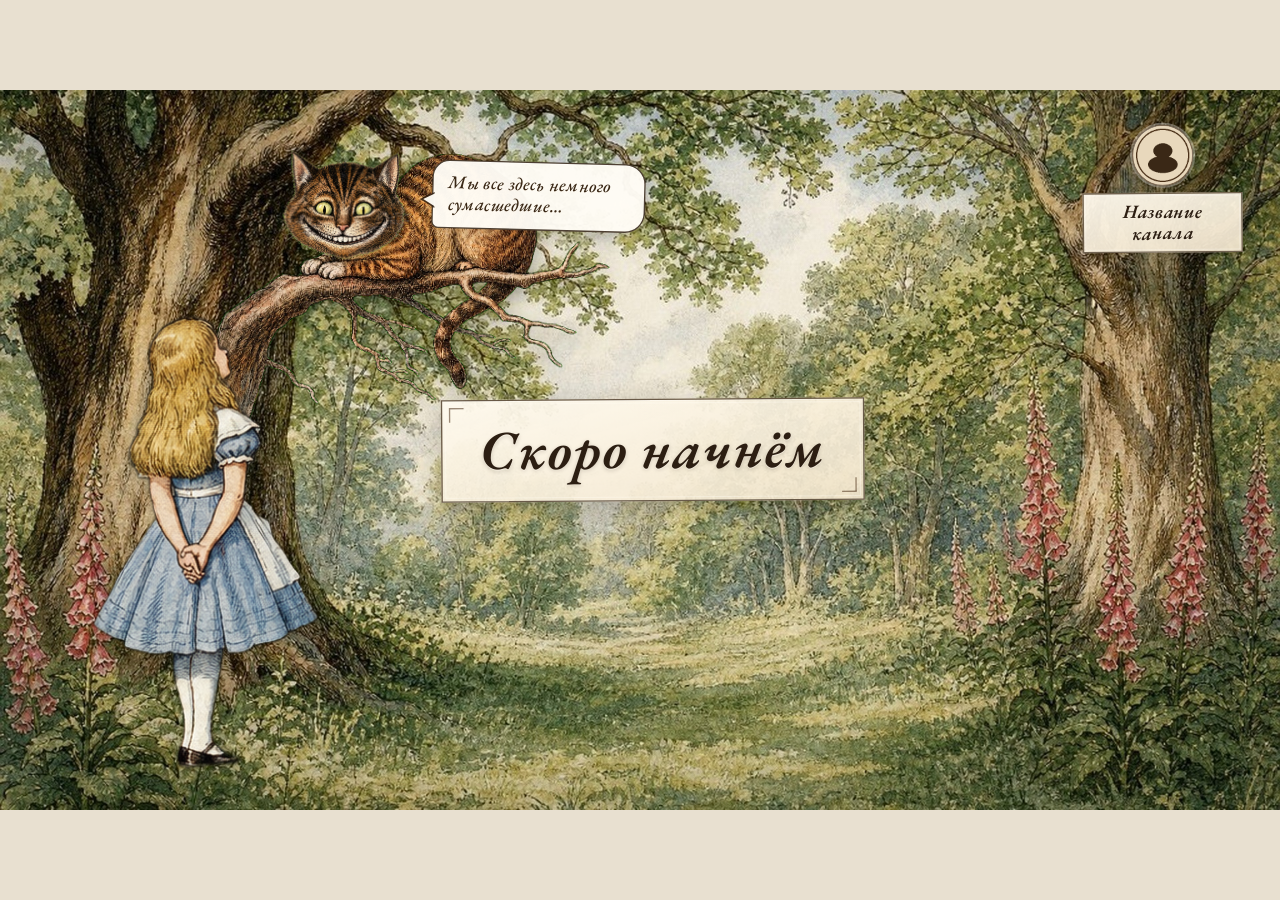
==== docs/index.html @ ac272d46 "Add Tenniel Starting Soon for OBS, StreamElements and GitHub Pages. Co-authored-by: Cursor <cursorag" ====
<!DOCTYPE html>
<html lang="ru">
<head>
  <meta charset="UTF-8">
  <meta name="viewport" content="width=device-width, initial-scale=1.0">
  <title>Скоро начнём — Tenniel</title>
  <link rel="preconnect" href="https://fonts.googleapis.com">
  <link rel="preconnect" href="https://fonts.gstatic.com" crossorigin>
  <link href="https://fonts.googleapis.com/css2?family=EB+Garamond:ital,wght@0,500;0,600;1,500&display=swap" rel="stylesheet">
  <link rel="stylesheet" href="style.css">
</head>
<body>
  <div class="viewport">
    <main class="screen" aria-label="Скоро начнём">
      <div class="scene">
        <img class="layer layer-base" src="assets/background.jpg" alt="" width="1920" height="1080">
        <img class="layer layer-cat-body" src="assets/cat-body-cutout.png" alt="" width="640" height="362">
        <img class="layer layer-cat-head" src="assets/cat-head-cutout.png" alt="" width="210" height="168">
        <img class="layer layer-alice" src="assets/alice-cutout.png" alt="" width="380" height="720">
        <div class="channel-anchor">
          <img class="channel-avatar" src="" alt="">
          <p class="channel-name"></p>
        </div>
        <div class="title-block">
          <p class="title-text">Скоро начнём</p>
          <p class="title-subtitle"></p>
        </div>
        <div class="cat-quote" aria-label="Цитата Чеширского кота">
          <p>Мы все здесь немного сумасшедшие…</p>
        </div>
        <div class="paper-vignette" aria-hidden="true"></div>
      </div>
    </main>
  </div>
  <script src="config.js"></script>
  <script src="script.js"></script>
</body>
</html>
---- docs/style.css ----
*,
*::before,
*::after {
  box-sizing: border-box;
  margin: 0;
  padding: 0;
}

html,
body {
  width: 100%;
  height: 100%;
  overflow: hidden;
  background: #e8e0d0;
}

body {
  margin: 0;
}

/* Обёртка: вписывает 1920×1080 в любое окно / OBS */
.viewport {
  width: 100vw;
  height: 100vh;
  display: flex;
  align-items: center;
  justify-content: center;
  overflow: hidden;
  background: #e8e0d0;
}

.screen {
  position: relative;
  width: 1920px;
  height: 1080px;
  flex-shrink: 0;
  transform-origin: center center;
  overflow: hidden;
}

.scene {
  position: absolute;
  inset: 0;
  width: 1920px;
  height: 1080px;
}

.layer {
  position: absolute;
  display: block;
  user-select: none;
  pointer-events: none;
}

.layer-base {
  left: 0;
  top: 0;
  width: 1920px;
  height: 1080px;
  object-fit: fill;
}

.layer-cat-body {
  left: 285px;
  top: 85px;
  width: 640px;
  height: auto;
  z-index: 2;
  filter: drop-shadow(2px 8px 14px rgba(10, 20, 8, 0.3));
}

.layer-alice {
  left: 118px;
  bottom: 42px;
  width: 380px;
  height: auto;
  z-index: 3;
  transform-origin: 50% 95%;
  animation: alice-sway 5.4s ease-in-out infinite;
  filter: drop-shadow(2px 6px 10px rgba(20, 30, 10, 0.28));
}

@keyframes alice-sway {
  0%, 100% { transform: rotate(0deg); }
  25% { transform: rotate(-1.4deg); }
  50% { transform: rotate(1deg); }
  75% { transform: rotate(-0.6deg); }
}

.layer-cat-head {
  left: 412px;
  top: 88px;
  width: 210px;
  height: auto;
  z-index: 3;
  transform-origin: 50% 88%;
  animation: cat-head-move 5s ease-in-out infinite;
  filter: drop-shadow(2px 6px 10px rgba(10, 20, 8, 0.28));
}

@keyframes cat-head-move {
  0%, 100% { transform: rotate(0deg) translateY(0); }
  22% { transform: rotate(-6deg) translateY(-4px); }
  48% { transform: rotate(5deg) translateY(2px) translateX(5px); }
  72% { transform: rotate(-3deg) translateY(-2px); }
}

.title-block {
  position: absolute;
  left: 51%;
  top: 50%;
  z-index: 4;
  transform: translate(-50%, -50%) rotate(-0.4deg);
  text-align: center;
  padding: 32px 56px 36px;
  background:
    linear-gradient(165deg, rgba(255, 250, 238, 0.94) 0%, rgba(245, 232, 208, 0.9) 100%);
  border: 2px solid rgba(58, 40, 22, 0.75);
  outline: 1px solid rgba(255, 252, 245, 0.55);
  outline-offset: -7px;
  box-shadow:
    0 10px 28px rgba(18, 12, 6, 0.22),
    inset 0 1px 0 rgba(255, 255, 255, 0.45);
  animation: title-glow 6s ease-in-out infinite;
}

.title-block::before,
.title-block::after {
  content: "";
  position: absolute;
  width: 22px;
  height: 22px;
  border: 2px solid rgba(74, 48, 24, 0.55);
  pointer-events: none;
}

.title-block::before {
  top: 10px;
  left: 10px;
  border-right: none;
  border-bottom: none;
}

.title-block::after {
  right: 10px;
  bottom: 10px;
  border-left: none;
  border-top: none;
}

.title-text {
  margin: 0;
  font-family: "EB Garamond", "Times New Roman", Georgia, serif;
  font-size: 82px;
  font-weight: 600;
  font-style: italic;
  line-height: 1;
  letter-spacing: 0.03em;
  color: #2c1e12;
  text-shadow:
    0 1px 0 rgba(255, 248, 235, 0.65),
    0 2px 6px rgba(30, 18, 8, 0.18);
  white-space: nowrap;
}

.title-subtitle {
  margin: 16px 0 0;
  font-family: "EB Garamond", "Times New Roman", Georgia, serif;
  font-size: 30px;
  font-weight: 500;
  font-style: italic;
  line-height: 1.25;
  letter-spacing: 0.02em;
  color: #4a3420;
  text-shadow: 0 1px 0 rgba(255, 248, 235, 0.5);
  max-width: 520px;
}

.title-subtitle[hidden] {
  display: none;
}

.cat-quote {
  position: absolute;
  left: 648px;
  top: 108px;
  z-index: 5;
  max-width: 320px;
  padding: 16px 22px 18px;
  background: rgba(255, 252, 245, 0.97);
  border: 2px solid rgba(48, 32, 18, 0.85);
  border-radius: 26px 30px 30px 10px;
  box-shadow:
    0 8px 20px rgba(18, 12, 6, 0.18),
    inset 0 1px 0 rgba(255, 255, 255, 0.6);
  transform: rotate(1.5deg);
  animation: quote-float 5s ease-in-out infinite;
}

.cat-quote::before {
  content: "";
  position: absolute;
  left: -20px;
  bottom: 28px;
  border-top: 11px solid transparent;
  border-bottom: 13px solid transparent;
  border-right: 22px solid rgba(48, 32, 18, 0.85);
}

.cat-quote::after {
  content: "";
  position: absolute;
  left: -15px;
  bottom: 30px;
  border-top: 9px solid transparent;
  border-bottom: 11px solid transparent;
  border-right: 18px solid rgba(255, 252, 245, 0.97);
}

.cat-quote p {
  margin: 0;
  font-family: "EB Garamond", "Times New Roman", Georgia, serif;
  font-size: 27px;
  font-weight: 500;
  font-style: italic;
  line-height: 1.2;
  letter-spacing: 0.02em;
  color: #3a2816;
  text-shadow: 0 1px 0 rgba(255, 248, 235, 0.55);
}

@keyframes quote-float {
  0%, 100% { transform: rotate(1.5deg) translateY(0); }
  50% { transform: rotate(2deg) translateY(-3px); }
}

.channel-anchor {
  position: absolute;
  right: 56px;
  top: 52px;
  z-index: 4;
  display: flex;
  flex-direction: column;
  align-items: center;
  gap: 10px;
  padding: 0;
  background: none;
  border: none;
  box-shadow: none;
  transform: none;
}

.channel-avatar {
  display: block;
  width: 92px;
  height: 92px;
  border-radius: 50%;
  object-fit: cover;
  border: 2px solid rgba(44, 30, 18, 0.55);
  box-shadow:
    0 4px 14px rgba(18, 12, 6, 0.28),
    0 0 0 3px rgba(255, 252, 245, 0.35);
  background:
    radial-gradient(circle at 35% 30%, #fff8ee 0%, #e8d4b8 55%, #c9a882 100%);
}

.channel-name {
  margin: 0;
  max-width: 240px;
  padding: 10px 18px 12px;
  font-family: "EB Garamond", "Times New Roman", Georgia, serif;
  font-size: 28px;
  font-weight: 600;
  font-style: italic;
  line-height: 1.15;
  text-align: center;
  letter-spacing: 0.02em;
  color: #2c1e12;
  word-break: break-word;
  background:
    linear-gradient(165deg, rgba(255, 250, 238, 0.94) 0%, rgba(245, 232, 208, 0.92) 100%);
  border: 2px solid rgba(58, 40, 22, 0.7);
  outline: 1px solid rgba(255, 252, 245, 0.5);
  outline-offset: -5px;
  box-shadow:
    0 6px 16px rgba(18, 12, 6, 0.18),
    inset 0 1px 0 rgba(255, 255, 255, 0.45);
  text-shadow: 0 1px 0 rgba(255, 248, 235, 0.6);
  transform: rotate(-0.5deg);
}

@keyframes title-glow {
  0%, 100% { box-shadow: 0 10px 28px rgba(18, 12, 6, 0.22), inset 0 1px 0 rgba(255, 255, 255, 0.45); }
  50% { box-shadow: 0 12px 34px rgba(18, 12, 6, 0.28), inset 0 1px 0 rgba(255, 255, 255, 0.5); }
}

.paper-vignette {
  position: absolute;
  inset: 0;
  pointer-events: none;
  background:
    radial-gradient(ellipse at center, transparent 58%, rgba(30, 25, 15, 0.14) 100%),
    linear-gradient(to bottom, rgba(255, 252, 245, 0.05), transparent 28%, transparent 72%, rgba(20, 15, 10, 0.1));
  mix-blend-mode: multiply;
}

@media (prefers-reduced-motion: reduce) {
  .layer-alice,
  .layer-cat-head,
  .title-block,
  .cat-quote {
    animation: none;
  }
}
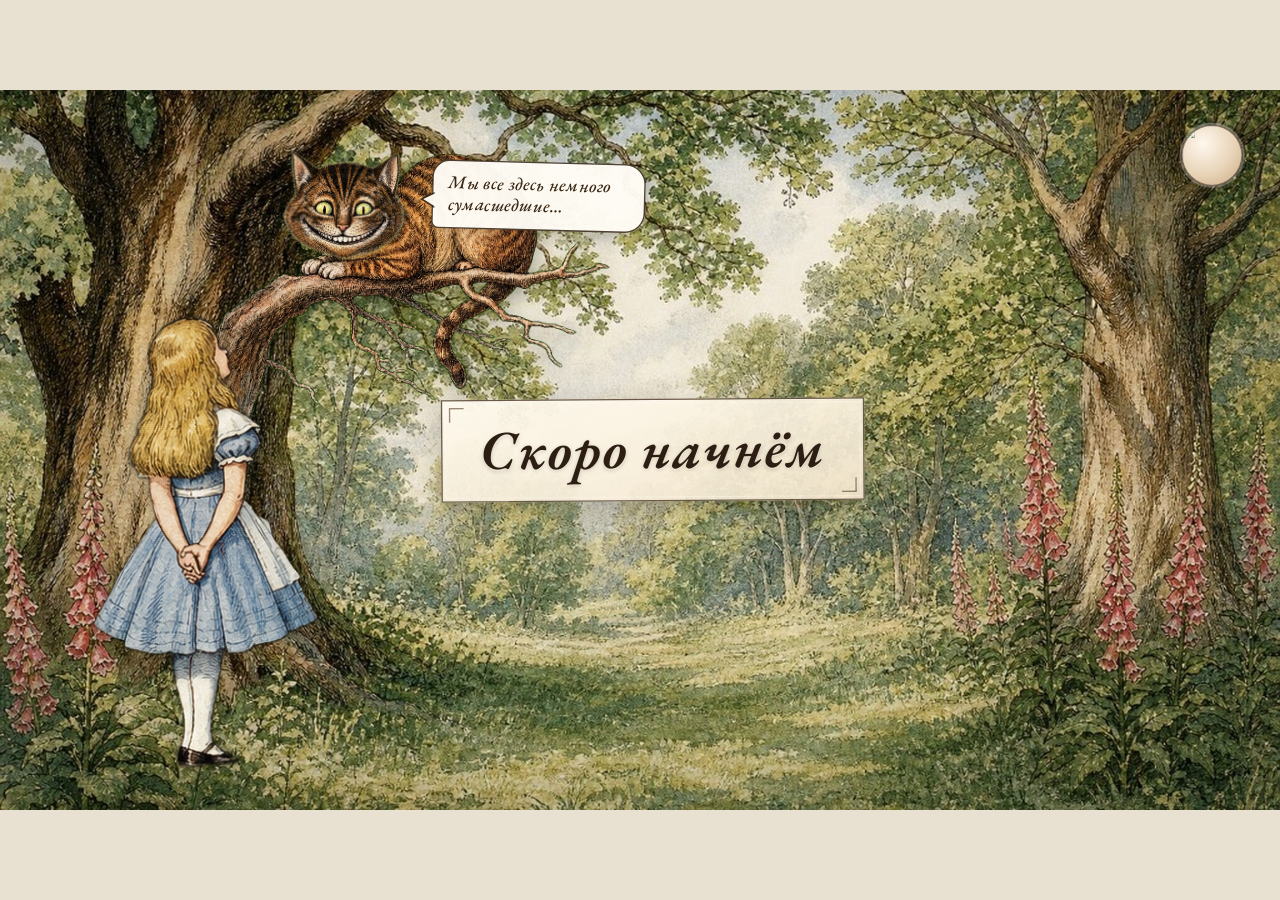
==== commit 65e5e45e: "Merge config.js into script.js for a single JS file in the repo. Co-authored-by: Cursor <cursoragent" ====
--- a/docs/index.html
+++ b/docs/index.html
@@ -32,7 +32,6 @@
       </div>
     </main>
   </div>
-  <script src="config.js"></script>
   <script src="script.js"></script>
 </body>
 </html>
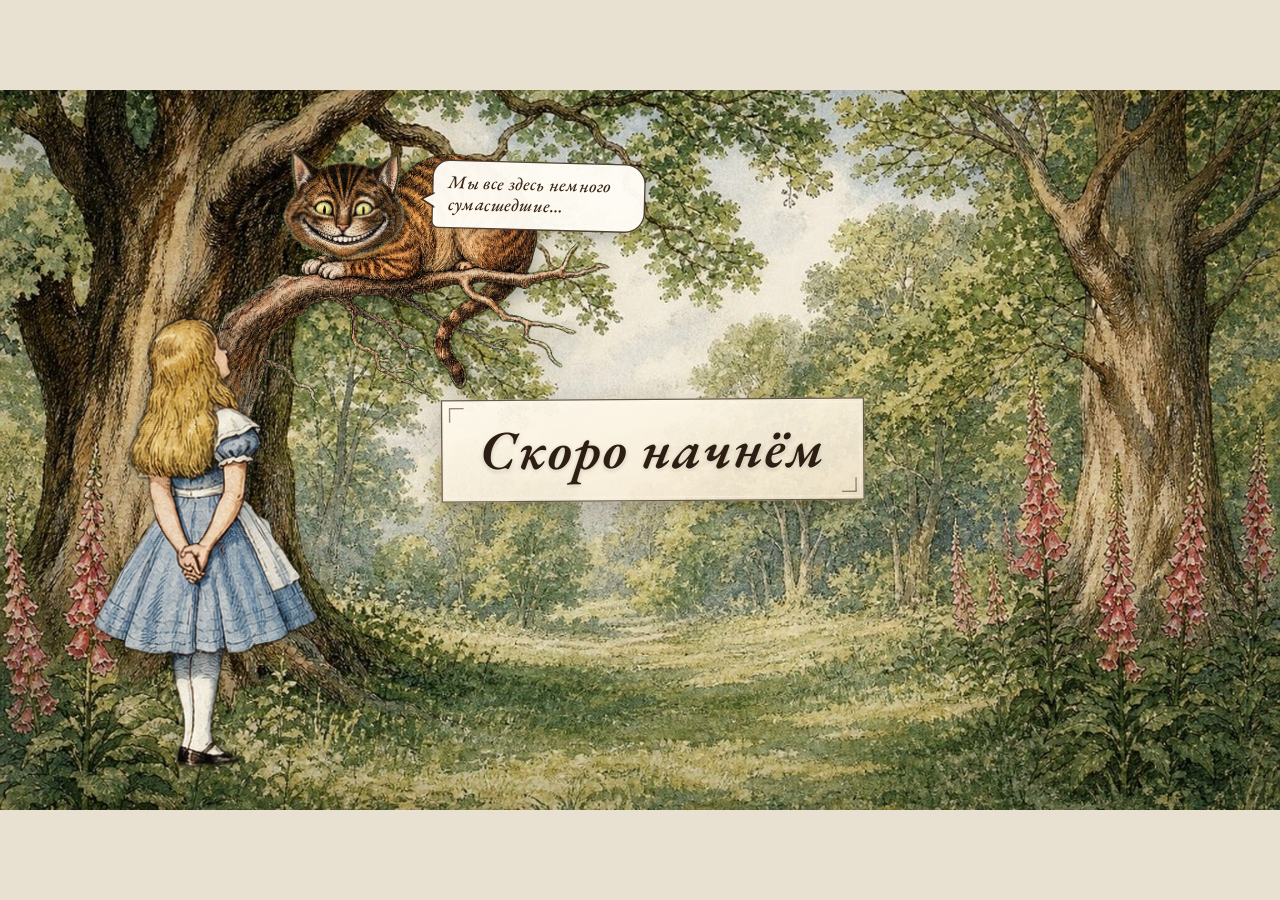
==== commit 70356382: "Hide empty channel avatar placeholder on Starting Soon screen. Remove the gradient circle when no av" ====
--- a/docs/index.html
+++ b/docs/index.html
@@ -17,8 +17,8 @@
         <img class="layer layer-cat-body" src="assets/cat-body-cutout.png" alt="" width="640" height="362">
         <img class="layer layer-cat-head" src="assets/cat-head-cutout.png" alt="" width="210" height="168">
         <img class="layer layer-alice" src="assets/alice-cutout.png" alt="" width="380" height="720">
-        <div class="channel-anchor">
-          <img class="channel-avatar" src="" alt="">
+        <div class="channel-anchor is-hidden">
+          <img class="channel-avatar" src="" alt="" hidden>
           <p class="channel-name"></p>
         </div>
         <div class="title-block">
--- a/docs/style.css
+++ b/docs/style.css
@@ -250,6 +250,11 @@
   transform: none;
 }
 
+.channel-anchor[hidden],
+.channel-anchor.is-hidden {
+  display: none;
+}
+
 .channel-avatar {
   display: block;
   width: 92px;
@@ -260,8 +265,12 @@
   box-shadow:
     0 4px 14px rgba(18, 12, 6, 0.28),
     0 0 0 3px rgba(255, 252, 245, 0.35);
-  background:
-    radial-gradient(circle at 35% 30%, #fff8ee 0%, #e8d4b8 55%, #c9a882 100%);
+}
+
+.channel-avatar[hidden],
+.channel-avatar:not([src]),
+.channel-avatar[src=""] {
+  display: none;
 }
 
 .channel-name {
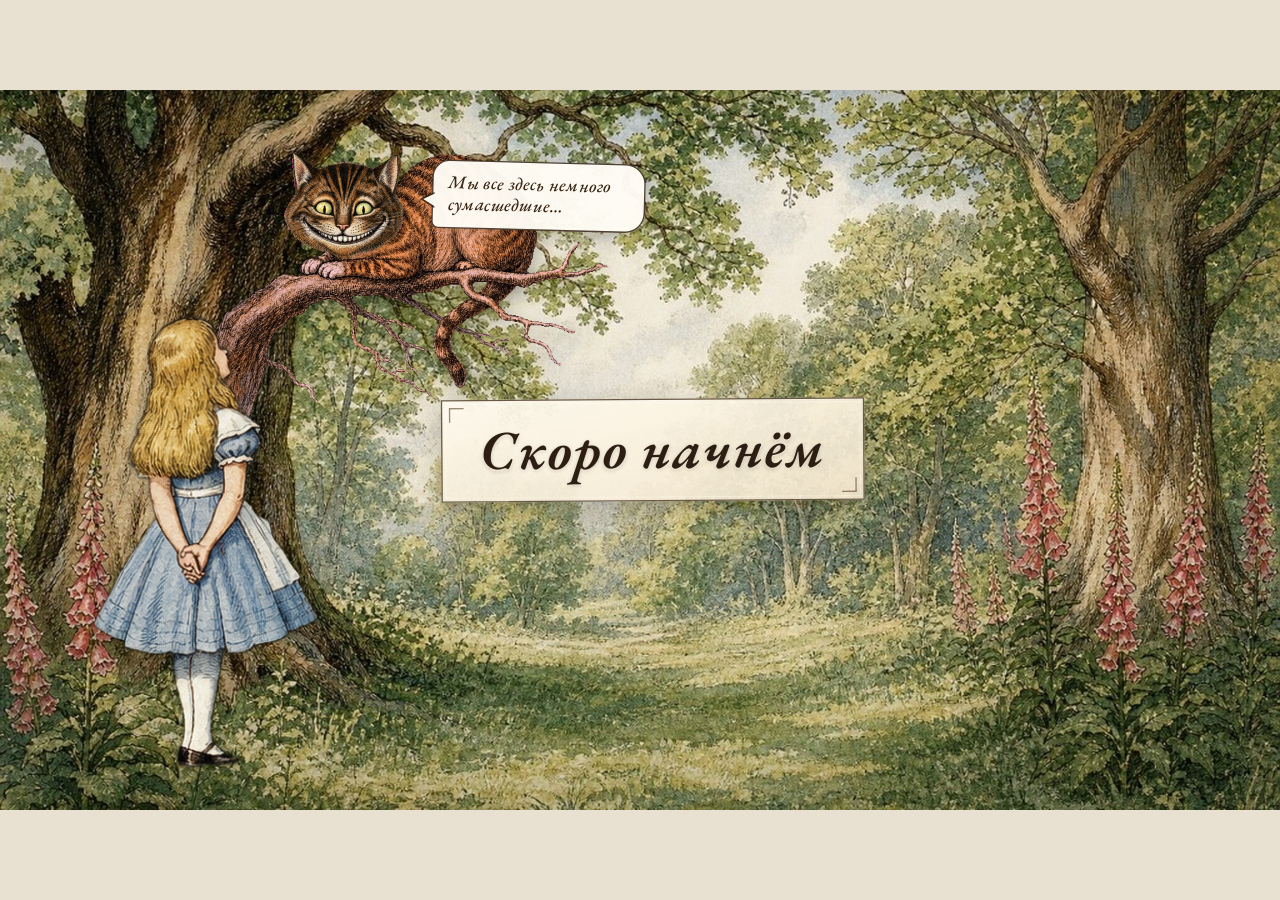
==== commit 9d1b76d3: "Remove green-screen fringe from cat cutout layers. Re-export body and head PNGs at display size with" ====
--- a/docs/index.html
+++ b/docs/index.html
@@ -14,8 +14,8 @@
     <main class="screen" aria-label="Скоро начнём">
       <div class="scene">
         <img class="layer layer-base" src="assets/background.jpg" alt="" width="1920" height="1080">
-        <img class="layer layer-cat-body" src="assets/cat-body-cutout.png" alt="" width="640" height="362">
-        <img class="layer layer-cat-head" src="assets/cat-head-cutout.png" alt="" width="210" height="168">
+        <img class="layer layer-cat-body" src="assets/cat-body-cutout.png" alt="" width="640" height="427">
+        <img class="layer layer-cat-head" src="assets/cat-head-cutout.png" alt="" width="210" height="167">
         <img class="layer layer-alice" src="assets/alice-cutout.png" alt="" width="380" height="720">
         <div class="channel-anchor is-hidden">
           <img class="channel-avatar" src="" alt="" hidden>
